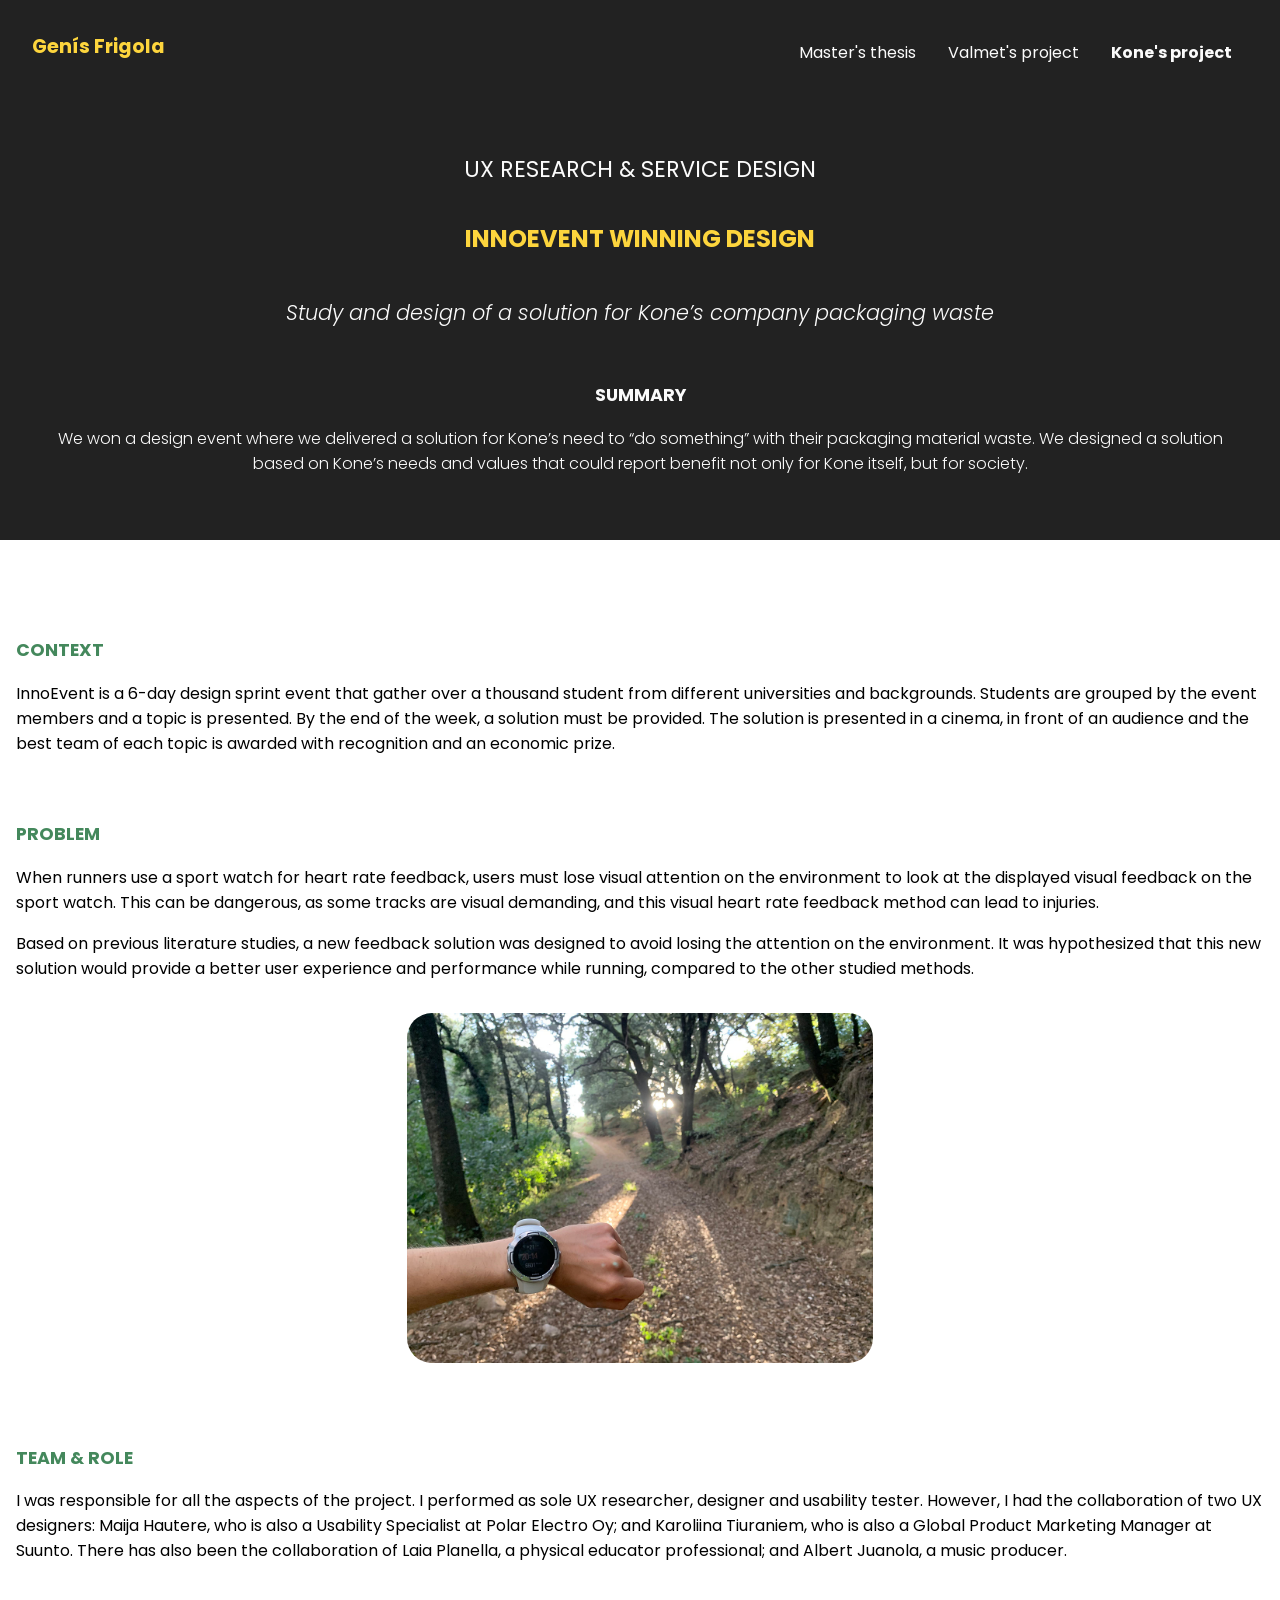
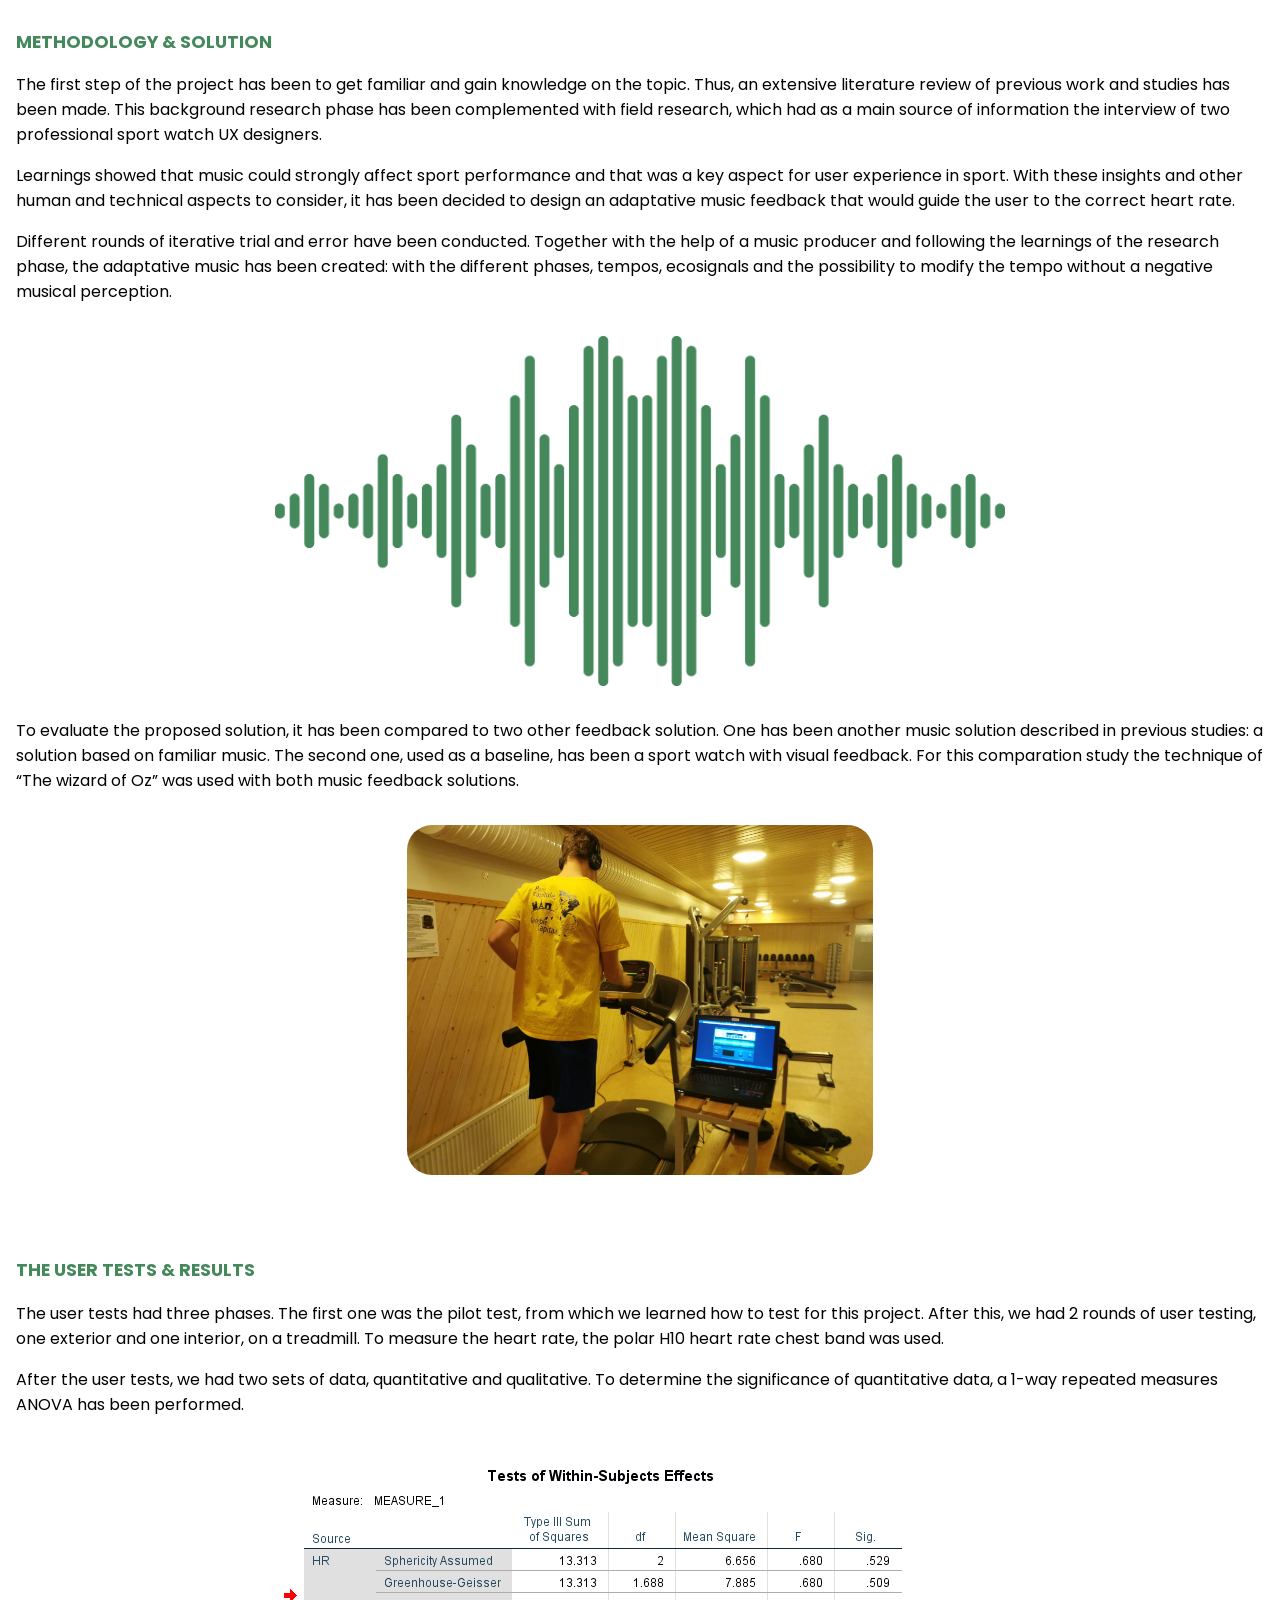
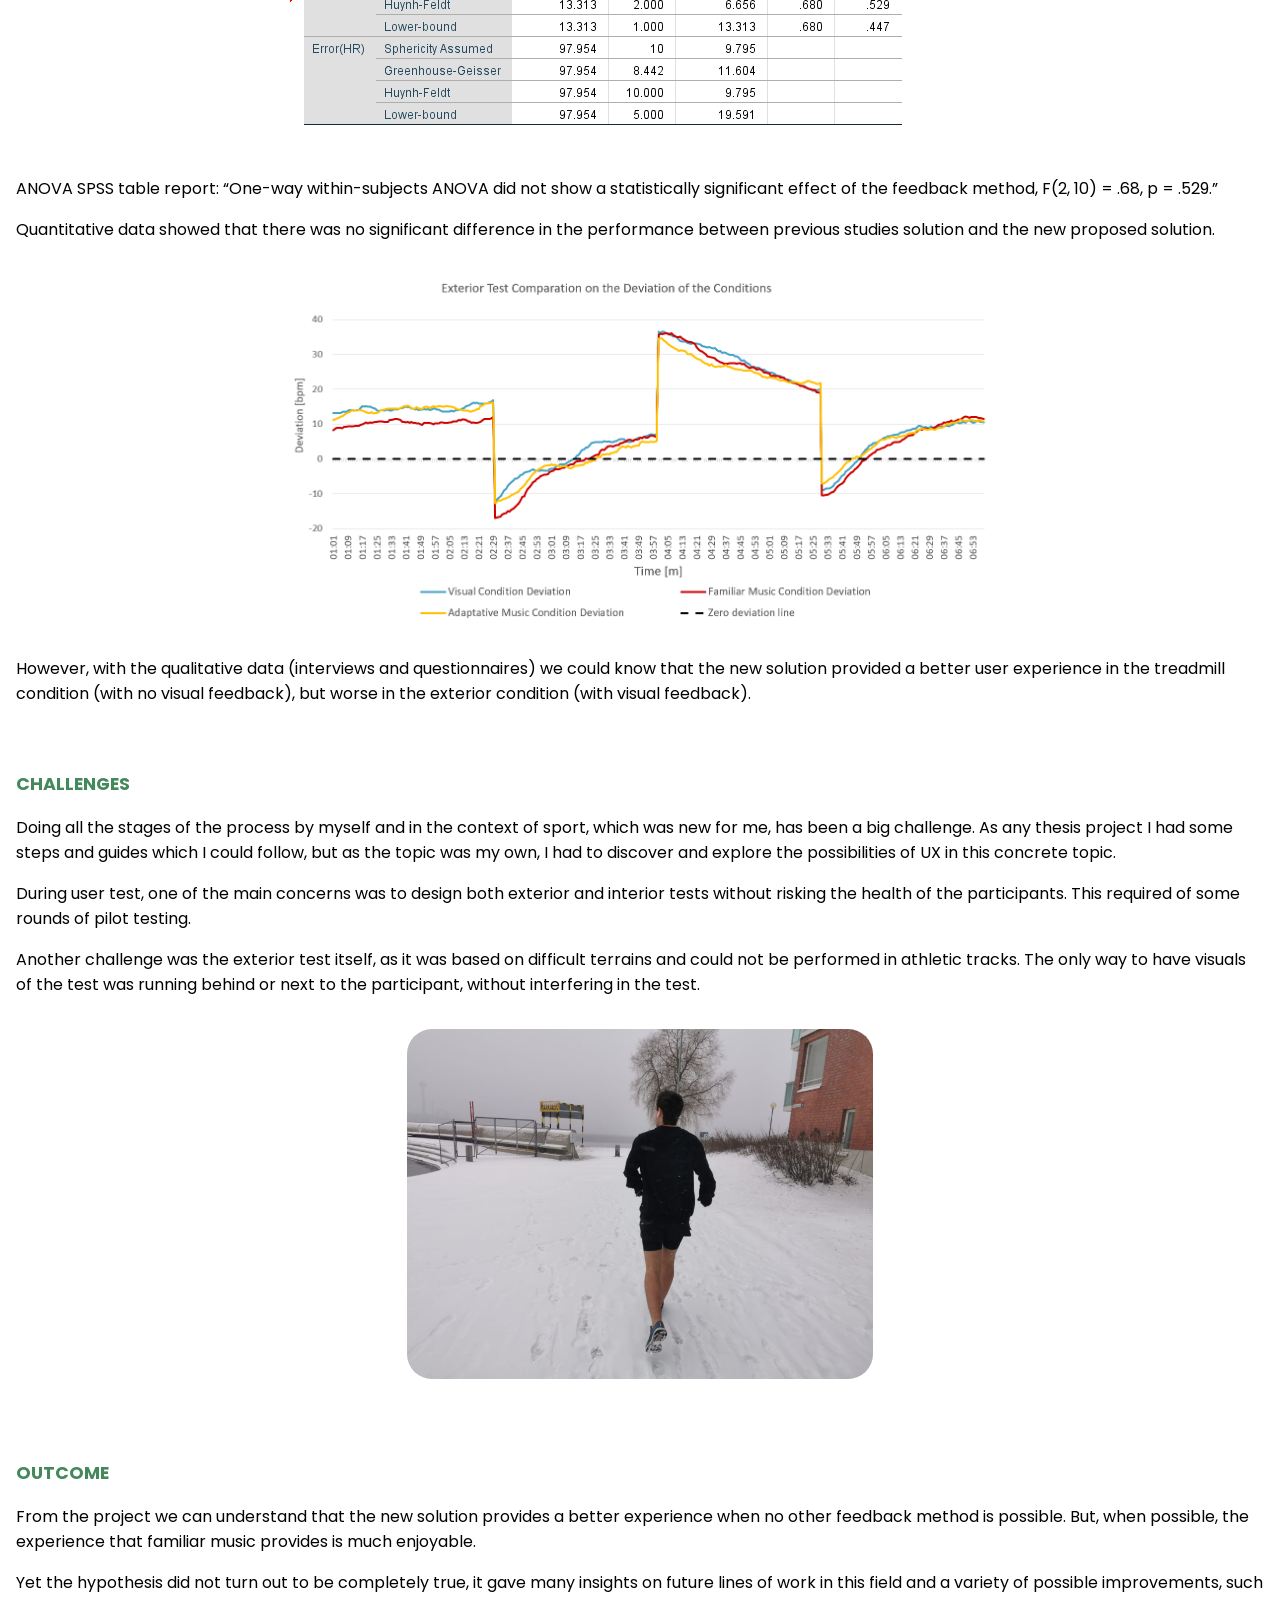
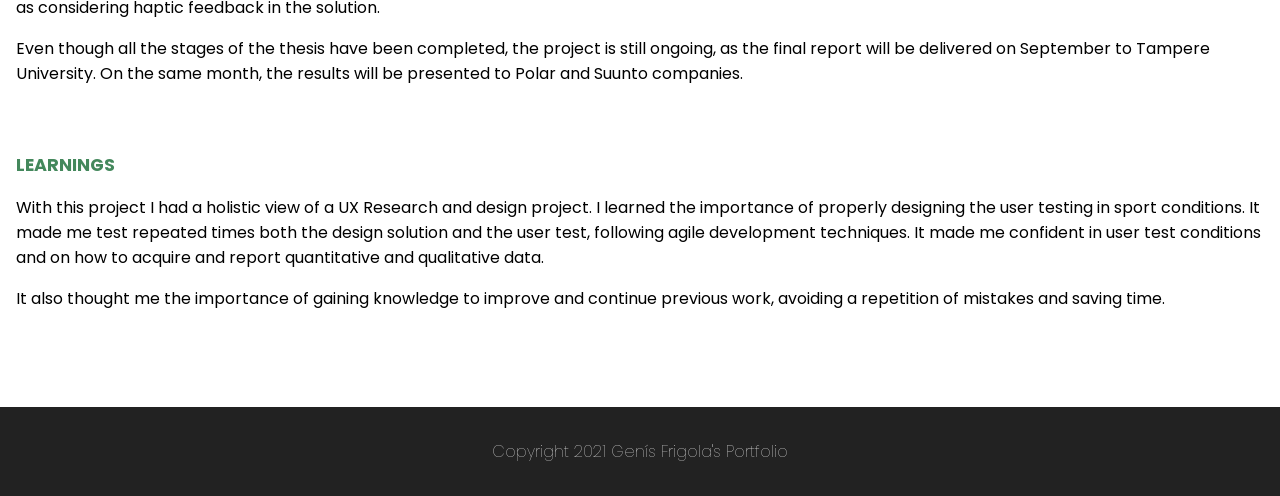
==== kone.html @ 4a6ac1a2 "valmet" ====
<!DOCTYPE html>
<html lang="en">
<head>
    <meta charset="UTF-8">
    <meta name="viewport" content="width=device-width, initial-scale=1.0">
    <title>Kone's project</title>
    <link rel="stylesheet" href="css/thesis.css">
</head>
<body>
    <header>
        <a href="./index.html" class="logo">Genís Frigola</a>
        <ul>
            <li><a href="./thesis.html">Master's thesis</a></li>
            <li><a href="./valmet.html">Valmet's project</a></li>
            <li><a href="./kone.html"><span>Kone's project</span></a></li>
        </ul>
    </header>
    
    <div class="hero">
        <h1>UX RESEARCH & SERVICE DESIGN</h1>
        <h2>INNOEVENT WINNING DESIGN</h2>
        <h3>Study and design of a solution for Kone’s company packaging waste</h3>
        <div class="section summary">
            <p class="title">SUMMARY</p>
            <p class="text">We won a design event where we delivered a solution for Kone’s need to “do something” with their packaging material waste. We designed a solution based on Kone’s needs and values that could report benefit not only for Kone itself, but for society. </p>
        </div>
    </div>

    <main>
        <div class="section context">
            <p class="title">CONTEXT</p>
            <p class="text">InnoEvent is a 6-day design sprint event that gather over a thousand student from different universities and backgrounds. Students are grouped by the event members and a topic is presented. By the end of the week, a solution must be provided. The solution is presented in a cinema, in front of an audience and the best team of each topic is awarded with recognition and an economic prize.</p>
        </div>
        <div class="section problem">
            <p class="title">PROBLEM</p>
            <p class="text">When runners use a sport watch for heart rate feedback, users must lose visual attention on the environment to look at the displayed visual feedback on the sport watch. This can be dangerous, as some tracks are visual demanding, and this visual heart rate feedback method can lead to injuries.</p>
            <p class="text">Based on previous literature studies, a new feedback solution was designed to avoid losing the attention on the environment. It was hypothesized that this new solution would provide a better user experience and performance while running, compared to the other studied methods.</p>
            <img src="img/thesis/sportwatch.jpg" alt="sport watch heart rate">
        </div>
        <div class="section team">
            <p class="title">TEAM & ROLE</p>
            <p class="text">I was responsible for all the aspects of the project.  I performed as sole UX researcher, designer and usability tester. However, I had the collaboration of two UX designers: Maija Hautere, who is also a Usability Specialist at Polar Electro Oy; and Karoliina Tiuraniem, who is also a Global Product Marketing Manager at Suunto. There has also been the collaboration of Laia Planella, a physical educator professional; and Albert Juanola, a music producer.</p>
        </div>
        <div class="section methods">
            <p class="title">METHODOLOGY & SOLUTION</p>
            <p class="text">The first step of the project has been to get familiar and gain knowledge on the topic. Thus, an extensive literature review of previous work and studies has been made. This background research phase has been complemented with field research, which had as a main source of information the interview of two professional sport watch UX designers.</p>
            <p class="text">Learnings showed that music could strongly affect sport performance and that was a key aspect for user experience in sport. With these insights and other human and technical aspects to consider, it has been decided to design an adaptative music feedback that would guide the user to the correct heart rate.</p>
            <p class="text">Different rounds of iterative trial and error have been conducted. Together with the help of a music producer and following the learnings of the research phase, the adaptative music has been created: with the different phases, tempos, ecosignals and the possibility to modify the tempo without a negative musical perception.</p>
            <img src="img/thesis/soundwave.png" alt="soundwave illustration">
            <p class="text">To evaluate the proposed solution, it has been compared to two other feedback solution. One has been another music solution described in previous studies: a solution based on familiar music. The second one, used as a baseline, has been a sport watch with visual feedback. For this comparation study the technique of “The wizard of Oz” was used with both music feedback solutions.</p>
            <img src="img/thesis/treadmill.jpg" alt="treadmill test photography">
        </div>
        <div class="section results">
            <p class="title">THE USER TESTS & RESULTS</p>
            <p class="text">The user tests had three phases. The first one was the pilot test, from which we learned how to test for this project. After this, we had 2 rounds of user testing, one exterior and one interior, on a treadmill. To measure the heart rate, the polar H10 heart rate chest band was used.</p>
            <p class="text">After the user tests, we had two sets of data, quantitative and qualitative. To determine the significance of quantitative data, a 1-way repeated measures ANOVA has been performed.</p>
            <img src="img/thesis/spss.png" alt="Anova test results">
            <p class="text">ANOVA SPSS table report: “One-way within-subjects ANOVA did not show a statistically significant effect of the feedback method, F(2, 10) = .68, p = .529.”</p>
            <p class="text">Quantitative data showed that there was no significant difference in the performance between previous studies solution and the new proposed solution.</p>
            <img src="img/thesis/deviationGraph.png" alt="Graphic of the condition deviation">
            <p class="text">However, with the qualitative data (interviews and questionnaires) we could know that the new solution provided a better user experience in the treadmill condition (with no visual feedback), but worse in the exterior condition (with visual feedback).</p>
        </div>
        <div class="section challenges">
            <p class="title">CHALLENGES</p>
            <p class="text">Doing all the stages of the process by myself and in the context of sport, which was new for me, has been a big challenge. As any thesis project I had some steps and guides which I could follow, but as the topic was my own, I had to discover and explore the possibilities of UX in this concrete topic.</p>
            <p class="text">During user test, one of the main concerns was to design both exterior and interior tests without risking the health of the participants. This required of some rounds of pilot testing.</p>
            <p class="text">Another challenge was the exterior test itself, as it was based on difficult terrains and could not be performed in athletic tracks. The only way to have visuals of the test was running behind or next to the participant, without interfering in the test.</p>
            <img src="img/thesis/exterior.jpeg" alt="photography of the exterior user test">
        </div>
        <div class="section outcome">
            <p class="title">OUTCOME</p>
            <p class="text">From the project we can understand that the new solution provides a better experience when no other feedback method is possible. But, when possible, the experience that familiar music provides is much enjoyable.</p>
            <p class="text">Yet the hypothesis did not turn out to be completely true, it gave many insights on future lines of work in this field and a variety of possible improvements, such as considering haptic feedback in the solution.</p>
            <p class="text">Even though all the stages of the thesis have been completed, the project is still ongoing, as the final report will be delivered on September to Tampere University. On the same month, the results will be presented to Polar and Suunto companies.</p>
        </div>
        <div class="section learnings">
            <p class="title">LEARNINGS</p>
            <p class="text">With this project I had a holistic view of a UX Research and design project. I learned the importance of properly designing the user testing in sport conditions. It made me test repeated times both the design solution and the user test, following agile development techniques. It made me confident in user test conditions and on how to acquire and report quantitative and qualitative data.</p>
            <p class="text">It also thought me the importance of gaining knowledge to improve and continue previous work, avoiding a repetition of mistakes and saving time.</p>
        </div>
    </main>
    <footer>
        <p class="italic">Copyright 2021 Genís Frigola's Portfolio</p>
    </footer>
</body>
</html>
---- css/thesis.css ----
@import url("https://fonts.googleapis.com/css2?family=Poppins:wght@100;300;400;700&display=swap");
.mediaLogo {
  width: 25px;
  height: auto;
}

body {
  height: 100vh;
  margin: 0;
  font-family: 'Poppins', arial;
}

main {
  max-width: 1300px;
  margin: 0 auto;
}

ul {
  list-style-type: none;
  margin: 0;
  padding: 0;
}

a {
  text-decoration: none;
}

img {
  border-radius: 25px;
  max-width: 100%;
  margin: 2em auto;
  display: block;
}

header {
  display: -webkit-box;
  display: -ms-flexbox;
  display: flex;
  -webkit-box-pack: justify;
      -ms-flex-pack: justify;
          justify-content: space-between;
  padding: 2em;
  background-color: #222222;
}

header .logo {
  color: #FDD53D;
  font-weight: bold;
  font-size: 1.2em;
}

header ul {
  display: none;
}

header ul a {
  display: block;
  padding: 0.5em 1em;
  color: #fbfbfb;
}

header ul a:hover {
  text-decoration: underline;
}

header ul a span {
  font-weight: bold;
}

.hero {
  background-color: #222222;
  color: #fbfbfb;
  display: -ms-grid;
  display: grid;
  text-align: center;
  padding: 2em;
  margin-bottom: 2em;
}

.hero h1 {
  font-weight: normal;
  font-size: 1.4em;
}

.hero h2 {
  color: #FDD53D;
  font-size: 1.5em;
}

.hero h3 {
  font-weight: 300;
  font-style: italic;
  font-size: 1.3em;
}

.hero .title {
  color: #fbfbfb;
}

.hero .text {
  font-weight: 300;
}

.section {
  padding: 1em;
}

.title {
  font-weight: bold;
  font-size: 1.1em;
  color: #44885C;
}

footer {
  background-color: #222222;
  margin-top: 2em;
}

footer p {
  color: white;
  text-align: center;
  font-weight: 100;
  padding: 2em;
  margin-top: 0;
}

@media only screen and (min-width: 800px) {
  header ul {
    display: -webkit-box;
    display: -ms-flexbox;
    display: flex;
  }
  img {
    border-radius: 25px;
    max-width: 750px;
    max-height: 350px;
    margin: 2em auto;
  }
  .hero {
    margin-bottom: 4em;
  }
  footer {
    margin-top: 4em;
  }
}
/*# sourceMappingURL=thesis.css.map */
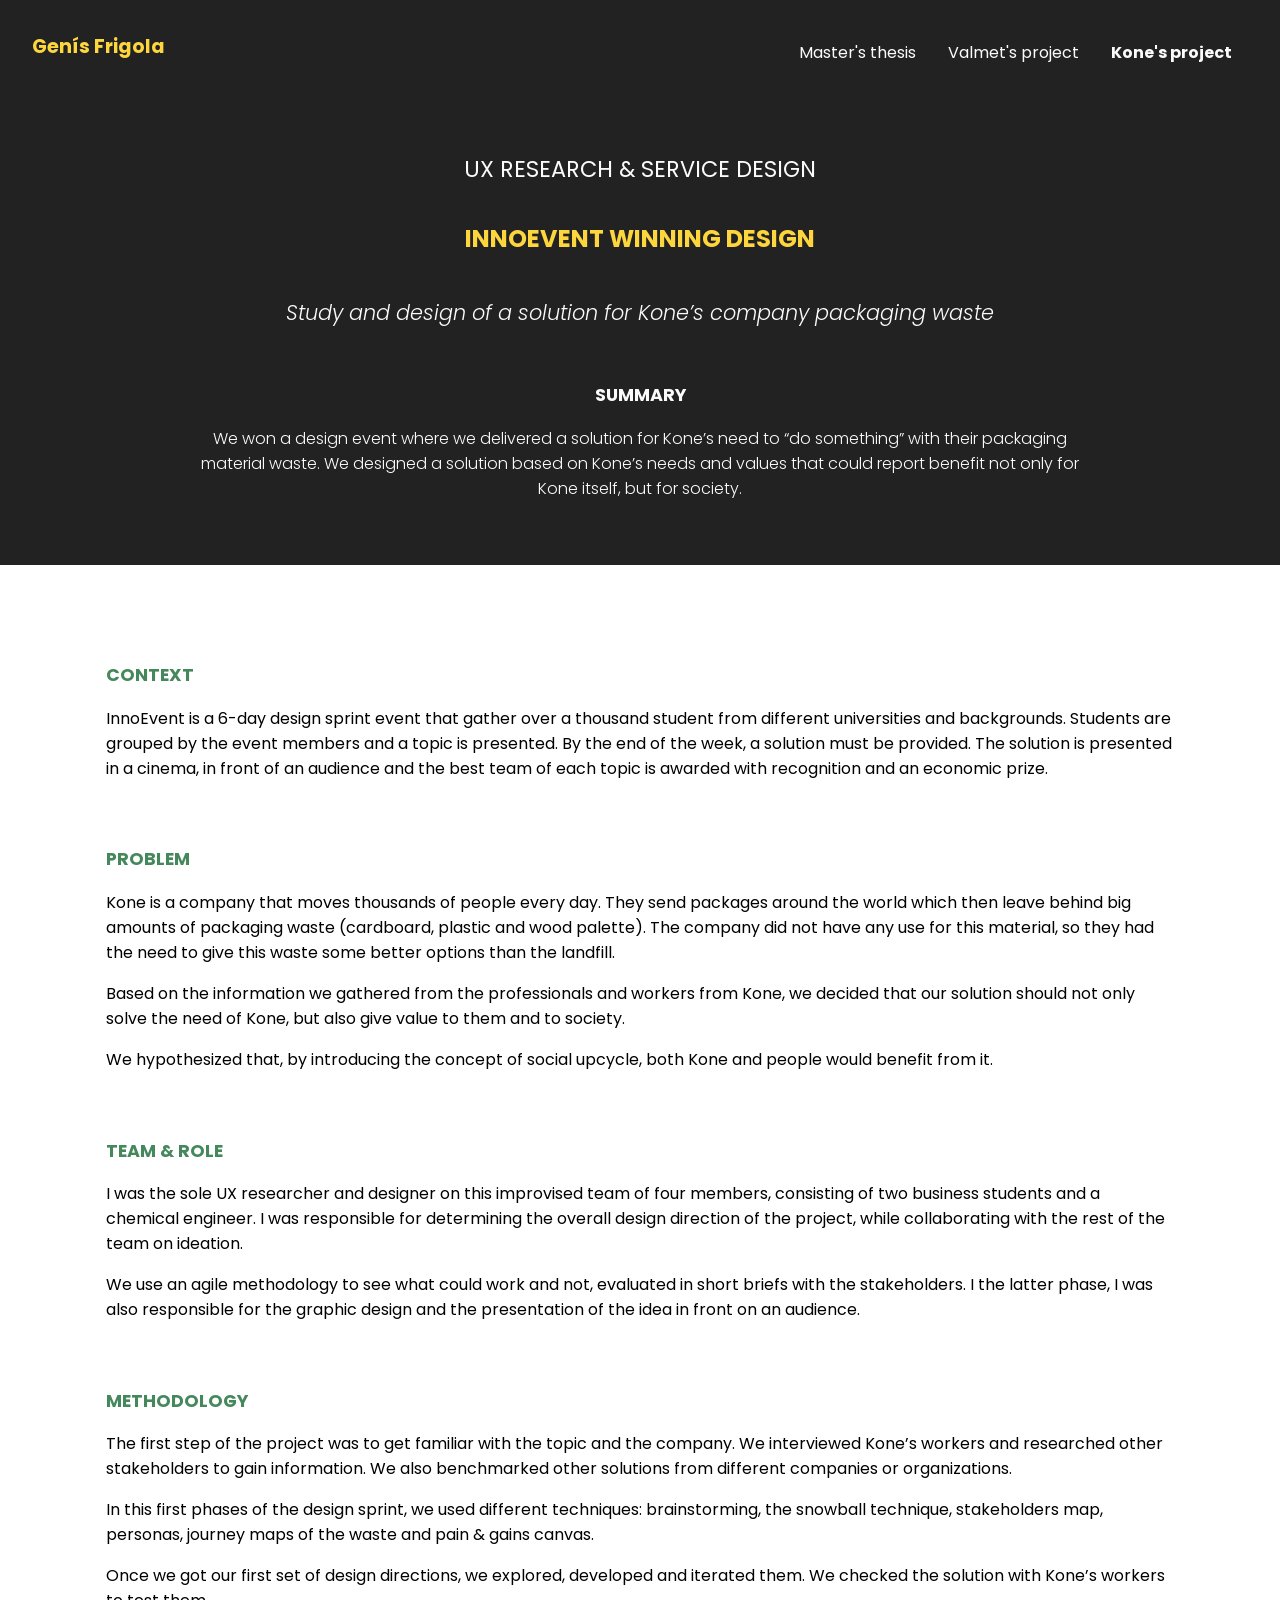
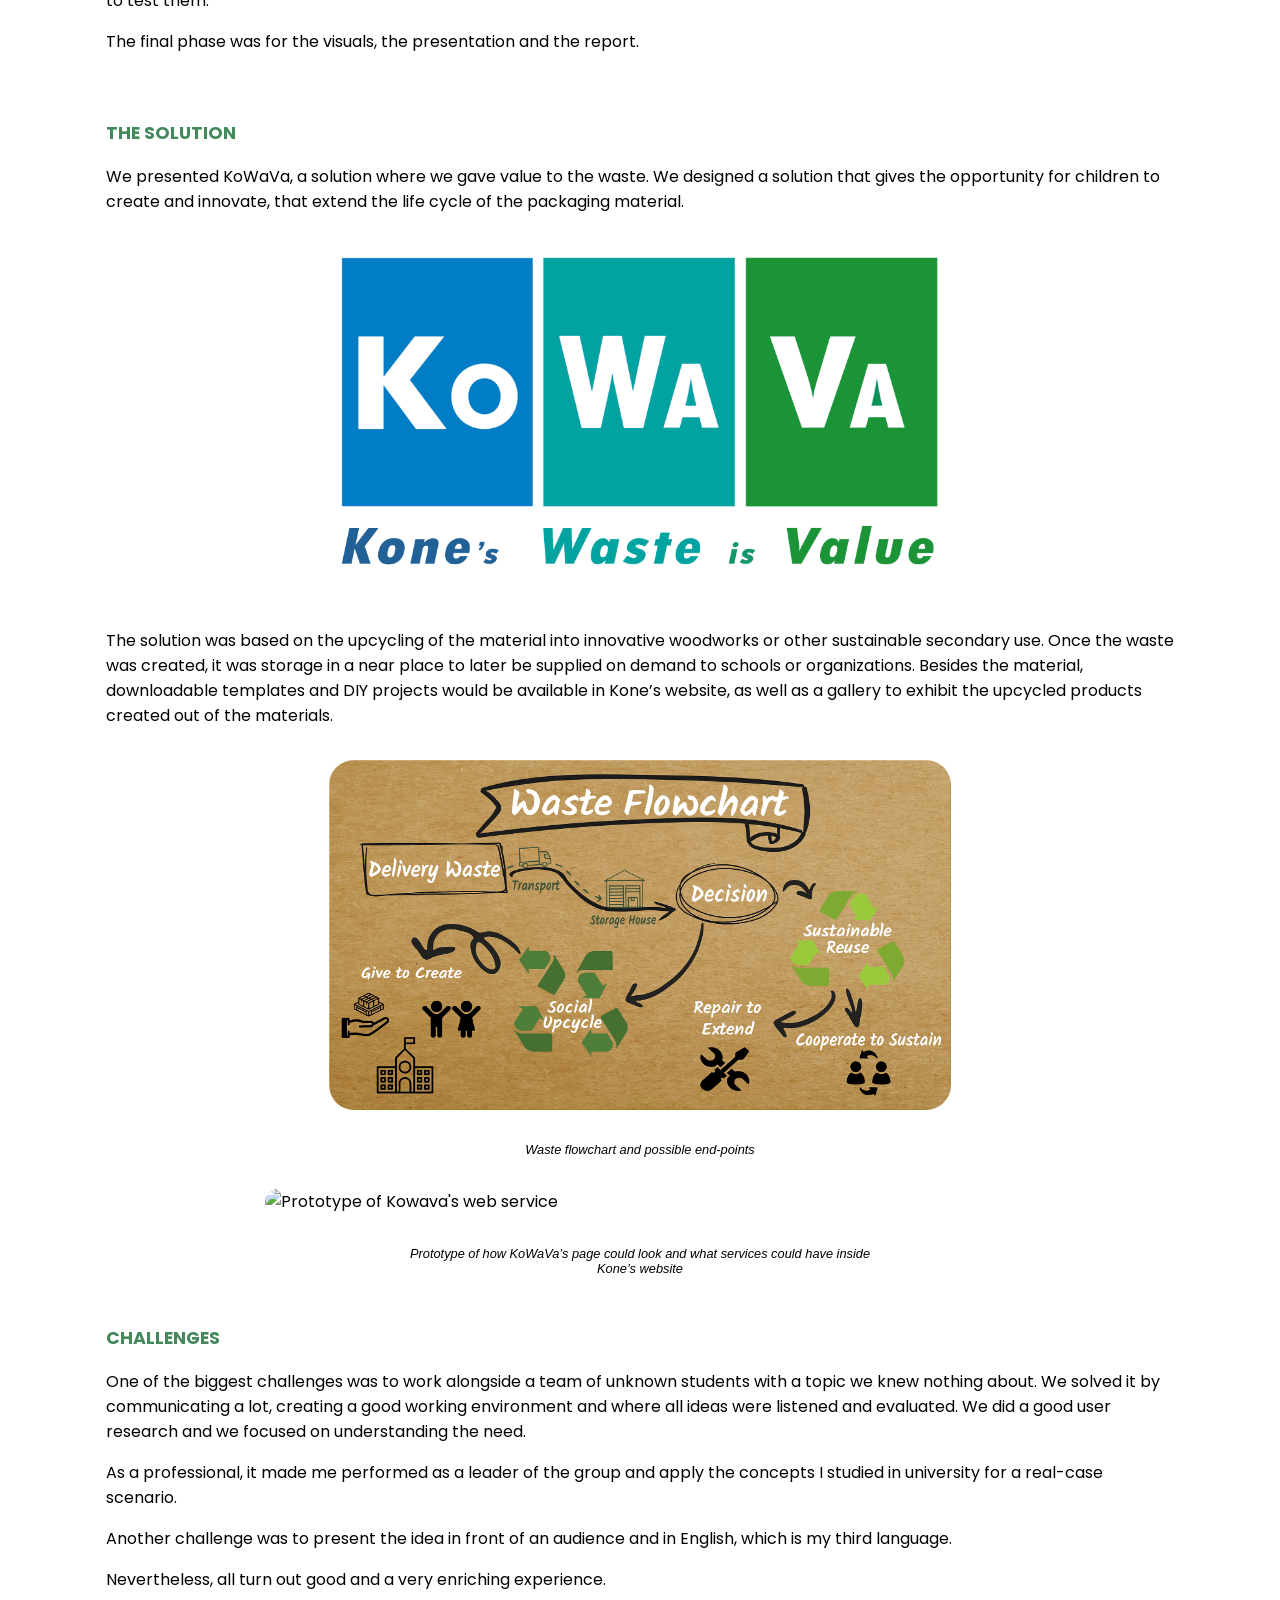
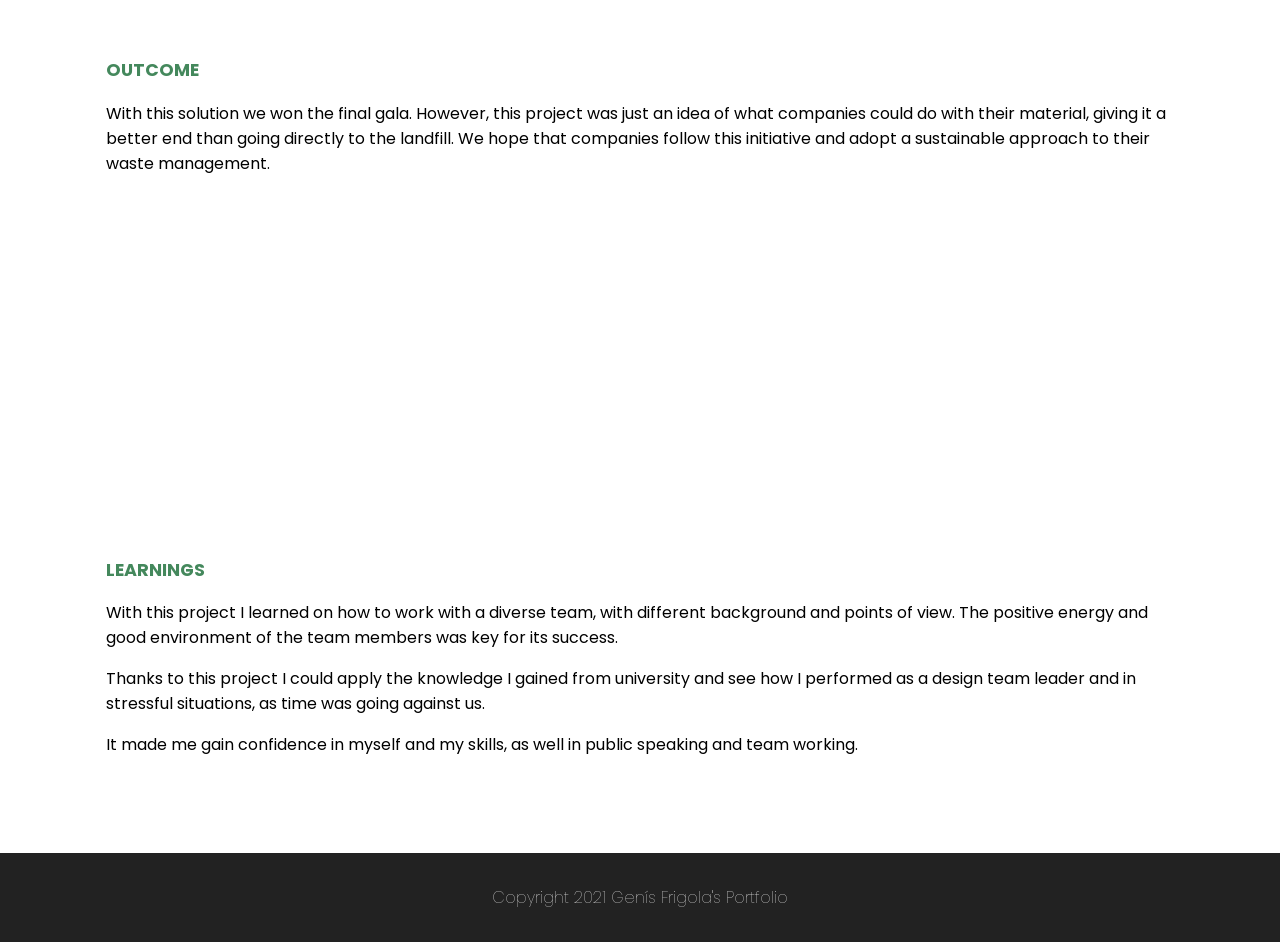
==== commit 9388a145: "kone page" ====
--- a/kone.html
+++ b/kone.html
@@ -33,50 +33,49 @@
         </div>
         <div class="section problem">
             <p class="title">PROBLEM</p>
-            <p class="text">When runners use a sport watch for heart rate feedback, users must lose visual attention on the environment to look at the displayed visual feedback on the sport watch. This can be dangerous, as some tracks are visual demanding, and this visual heart rate feedback method can lead to injuries.</p>
-            <p class="text">Based on previous literature studies, a new feedback solution was designed to avoid losing the attention on the environment. It was hypothesized that this new solution would provide a better user experience and performance while running, compared to the other studied methods.</p>
-            <img src="img/thesis/sportwatch.jpg" alt="sport watch heart rate">
+            <p class="text">Kone is a company that moves thousands of people every day. They send packages around the world which then leave behind big amounts of packaging waste (cardboard, plastic and wood palette). The company did not have any use for this material, so they had the need to give this waste some better options than the landfill.</p>
+            <p class="text">Based on the information we gathered from the professionals and workers from Kone, we decided that our solution should not only solve the need of Kone, but also give value to them and to society.</p>
+            <p class="text">We hypothesized that, by introducing the concept of social upcycle, both Kone and people would benefit from it.</p>
         </div>
         <div class="section team">
             <p class="title">TEAM & ROLE</p>
-            <p class="text">I was responsible for all the aspects of the project.  I performed as sole UX researcher, designer and usability tester. However, I had the collaboration of two UX designers: Maija Hautere, who is also a Usability Specialist at Polar Electro Oy; and Karoliina Tiuraniem, who is also a Global Product Marketing Manager at Suunto. There has also been the collaboration of Laia Planella, a physical educator professional; and Albert Juanola, a music producer.</p>
+            <p class="text">I was the sole UX researcher and designer on this improvised team of four members, consisting of two business students and a chemical engineer. I was responsible for determining the overall design direction of the project, while collaborating with the rest of the team on ideation.</p>
+            <p class="text">We use an agile methodology to see what could work and not, evaluated in short briefs with the stakeholders. I the latter phase, I was also responsible for the graphic design and the presentation of the idea in front on an audience.</p>
         </div>
         <div class="section methods">
-            <p class="title">METHODOLOGY & SOLUTION</p>
-            <p class="text">The first step of the project has been to get familiar and gain knowledge on the topic. Thus, an extensive literature review of previous work and studies has been made. This background research phase has been complemented with field research, which had as a main source of information the interview of two professional sport watch UX designers.</p>
-            <p class="text">Learnings showed that music could strongly affect sport performance and that was a key aspect for user experience in sport. With these insights and other human and technical aspects to consider, it has been decided to design an adaptative music feedback that would guide the user to the correct heart rate.</p>
-            <p class="text">Different rounds of iterative trial and error have been conducted. Together with the help of a music producer and following the learnings of the research phase, the adaptative music has been created: with the different phases, tempos, ecosignals and the possibility to modify the tempo without a negative musical perception.</p>
-            <img src="img/thesis/soundwave.png" alt="soundwave illustration">
-            <p class="text">To evaluate the proposed solution, it has been compared to two other feedback solution. One has been another music solution described in previous studies: a solution based on familiar music. The second one, used as a baseline, has been a sport watch with visual feedback. For this comparation study the technique of “The wizard of Oz” was used with both music feedback solutions.</p>
-            <img src="img/thesis/treadmill.jpg" alt="treadmill test photography">
+            <p class="title">METHODOLOGY</p>
+            <p class="text">The first step of the project was to get familiar with the topic and the company. We interviewed Kone’s workers and researched other stakeholders to gain information. We also benchmarked other solutions from different companies or organizations.</p>
+            <p class="text">In this first phases of the design sprint, we used different techniques: brainstorming, the snowball technique, stakeholders map, personas, journey maps of the waste and pain & gains canvas.</p>
+            <p class="text">Once we got our first set of design directions, we explored, developed and iterated them. We checked the solution with Kone’s workers to test them.</p>
+            <p class="text">The final phase was for the visuals, the presentation and the report.</p>
         </div>
         <div class="section results">
-            <p class="title">THE USER TESTS & RESULTS</p>
-            <p class="text">The user tests had three phases. The first one was the pilot test, from which we learned how to test for this project. After this, we had 2 rounds of user testing, one exterior and one interior, on a treadmill. To measure the heart rate, the polar H10 heart rate chest band was used.</p>
-            <p class="text">After the user tests, we had two sets of data, quantitative and qualitative. To determine the significance of quantitative data, a 1-way repeated measures ANOVA has been performed.</p>
-            <img src="img/thesis/spss.png" alt="Anova test results">
-            <p class="text">ANOVA SPSS table report: “One-way within-subjects ANOVA did not show a statistically significant effect of the feedback method, F(2, 10) = .68, p = .529.”</p>
-            <p class="text">Quantitative data showed that there was no significant difference in the performance between previous studies solution and the new proposed solution.</p>
-            <img src="img/thesis/deviationGraph.png" alt="Graphic of the condition deviation">
-            <p class="text">However, with the qualitative data (interviews and questionnaires) we could know that the new solution provided a better user experience in the treadmill condition (with no visual feedback), but worse in the exterior condition (with visual feedback).</p>
+            <p class="title">THE SOLUTION</p>
+            <p class="text">We presented KoWaVa, a solution where we gave value to the waste. We designed a solution that gives the opportunity for children to create and innovate, that extend the life cycle of the packaging material.</p>
+            <img src="img/kone/kowava.png" alt="Kowava name design">
+            <p class="text">The solution was based on the upcycling of the material into innovative woodworks or other sustainable secondary use. Once the waste was created, it was storage in a near place to later be supplied on demand to schools or organizations. Besides the material, downloadable templates and DIY projects would be available in Kone’s website, as well as a gallery to exhibit the upcycled products created out of the materials.</p>
+            <img src="img/kone/flowchart1080.png" alt="Waste flowchart">
+            <p class="quote">Waste flowchart and possible end-points</p>
+            <img src="img/kone/web.png" alt="Prototype of Kowava's web service">
+            <p class="quote">Prototype of how KoWaVa’s page could look and what services could have inside Kone’s website</p>    
         </div>
         <div class="section challenges">
             <p class="title">CHALLENGES</p>
-            <p class="text">Doing all the stages of the process by myself and in the context of sport, which was new for me, has been a big challenge. As any thesis project I had some steps and guides which I could follow, but as the topic was my own, I had to discover and explore the possibilities of UX in this concrete topic.</p>
-            <p class="text">During user test, one of the main concerns was to design both exterior and interior tests without risking the health of the participants. This required of some rounds of pilot testing.</p>
-            <p class="text">Another challenge was the exterior test itself, as it was based on difficult terrains and could not be performed in athletic tracks. The only way to have visuals of the test was running behind or next to the participant, without interfering in the test.</p>
-            <img src="img/thesis/exterior.jpeg" alt="photography of the exterior user test">
+            <p class="text">One of the biggest challenges was to work alongside a team of unknown students with a topic we knew nothing about. We solved it by communicating a lot, creating a good working environment and where all ideas were listened and evaluated. We did a good user research and we focused on understanding the need.</p>
+            <p class="text">As a professional, it made me performed as a leader of the group and apply the concepts I studied in university for a real-case scenario.</p>
+            <p class="text">Another challenge was to present the idea in front of an audience and in English, which is my third language.</p>
+            <p class="text">Nevertheless, all turn out good and a very enriching experience.</p>
         </div>
         <div class="section outcome">
             <p class="title">OUTCOME</p>
-            <p class="text">From the project we can understand that the new solution provides a better experience when no other feedback method is possible. But, when possible, the experience that familiar music provides is much enjoyable.</p>
-            <p class="text">Yet the hypothesis did not turn out to be completely true, it gave many insights on future lines of work in this field and a variety of possible improvements, such as considering haptic feedback in the solution.</p>
-            <p class="text">Even though all the stages of the thesis have been completed, the project is still ongoing, as the final report will be delivered on September to Tampere University. On the same month, the results will be presented to Polar and Suunto companies.</p>
+            <p class="text">With this solution we won the final gala. However, this project was just an idea of what companies could do with their material, giving it a better end than going directly to the landfill. We hope that companies follow this initiative and adopt a sustainable approach to their waste management.</p>
+            <iframe width="560" height="315" src="https://www.youtube.com/embed/nbEIOcrt0d4" title="YouTube video player" frameborder="0" allow="accelerometer; autoplay; clipboard-write; encrypted-media; gyroscope; picture-in-picture" allowfullscreen></iframe>
         </div>
         <div class="section learnings">
             <p class="title">LEARNINGS</p>
-            <p class="text">With this project I had a holistic view of a UX Research and design project. I learned the importance of properly designing the user testing in sport conditions. It made me test repeated times both the design solution and the user test, following agile development techniques. It made me confident in user test conditions and on how to acquire and report quantitative and qualitative data.</p>
-            <p class="text">It also thought me the importance of gaining knowledge to improve and continue previous work, avoiding a repetition of mistakes and saving time.</p>
+            <p class="text">With this project I learned on how to work with a diverse team, with different background and points of view. The positive energy and good environment of the team members was key for its success.</p>
+            <p class="text">Thanks to this project I could apply the knowledge I gained from university and see how I performed as a design team leader and in stressful situations, as time was going against us.</p>
+            <p class="text">It made me gain confidence in myself and my skills, as well in public speaking and team working.</p>
         </div>
     </main>
     <footer>
--- a/css/thesis.css
+++ b/css/thesis.css
@@ -11,7 +11,7 @@
 }
 
 main {
-  max-width: 1300px;
+  max-width: 1100px;
   margin: 0 auto;
 }
 
@@ -99,6 +99,8 @@
 
 .hero .text {
   font-weight: 300;
+  max-width: 900px;
+  margin: 1em auto;
 }
 
 .section {
@@ -124,6 +126,24 @@
   margin-top: 0;
 }
 
+.quote {
+  margin: 0 auto;
+  font-size: 0.8em;
+  text-align: center;
+  font-style: italic;
+  max-width: 500px;
+}
+
+iframe {
+  margin: 0 auto;
+  border-radius: 25px;
+  -ms-flex-item-align: center;
+      align-self: center;
+  display: -webkit-box;
+  display: -ms-flexbox;
+  display: flex;
+}
+
 @media only screen and (min-width: 800px) {
   header ul {
     display: -webkit-box;
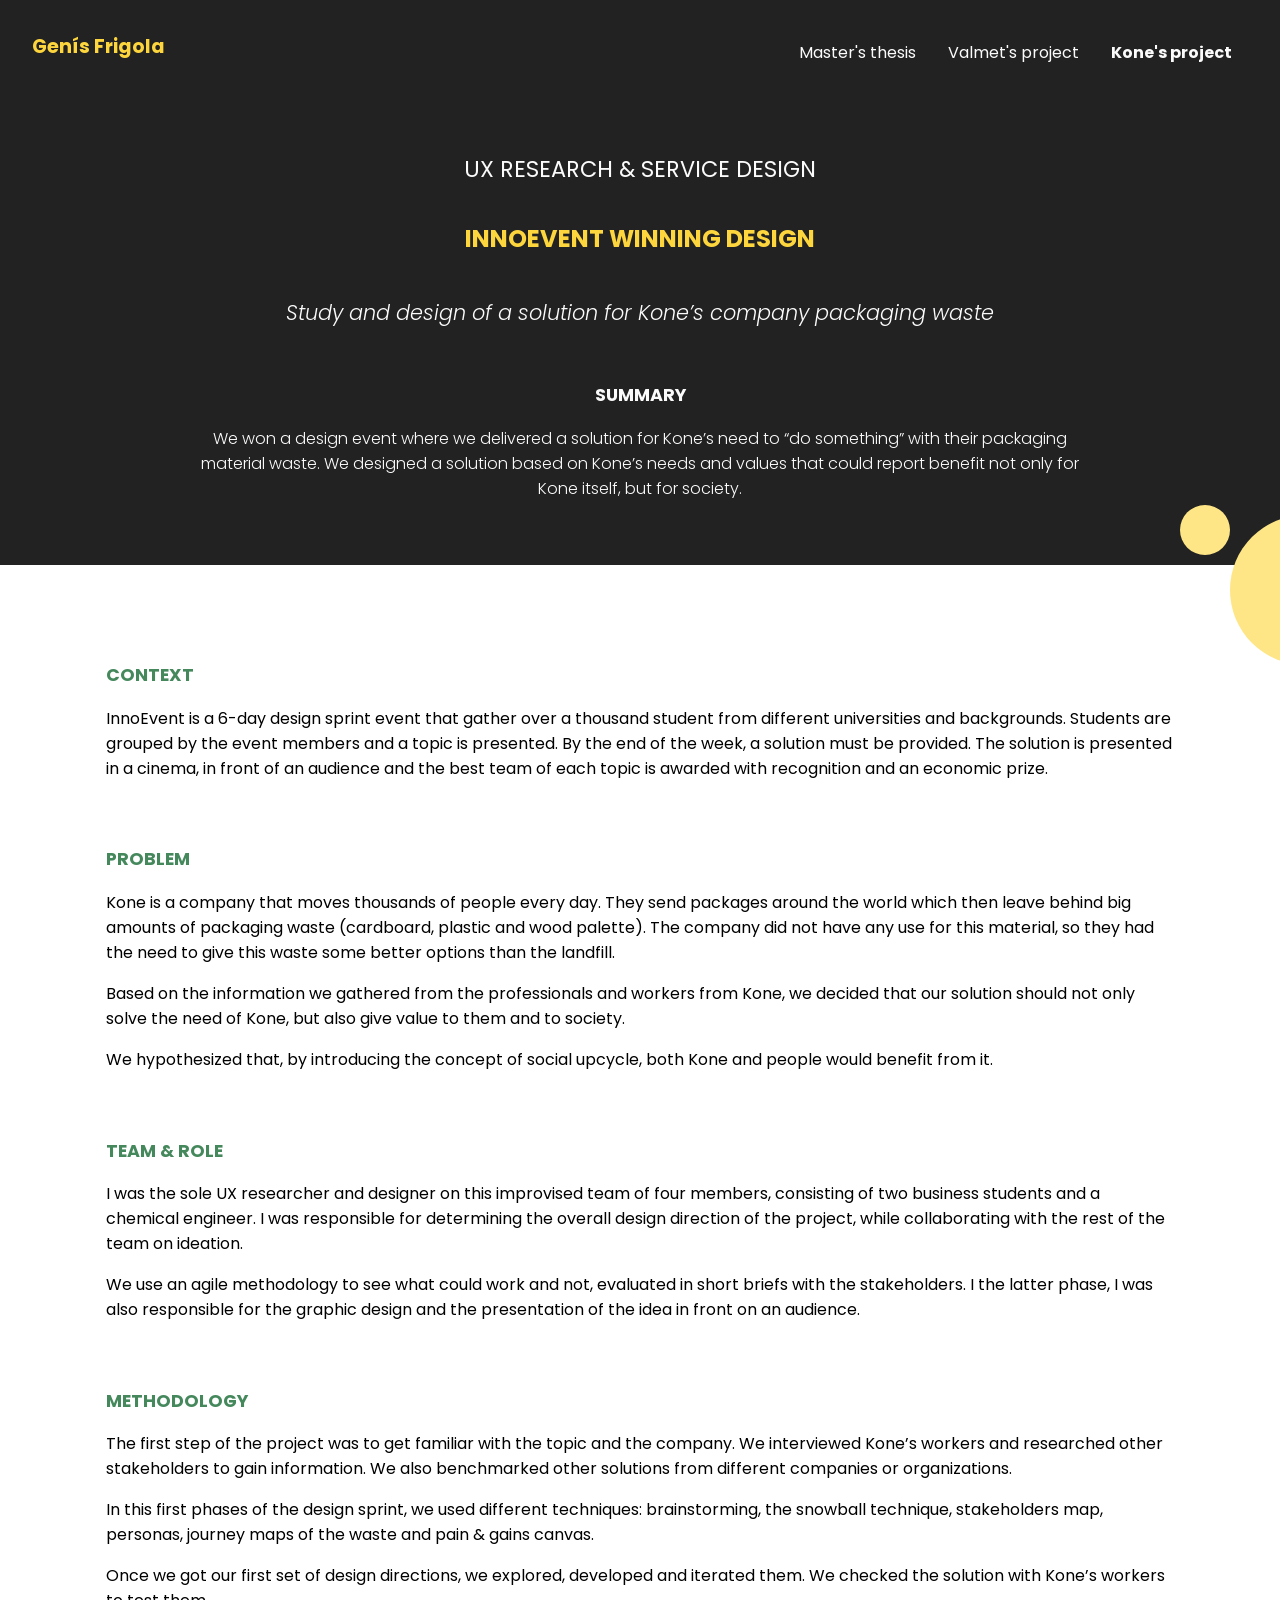
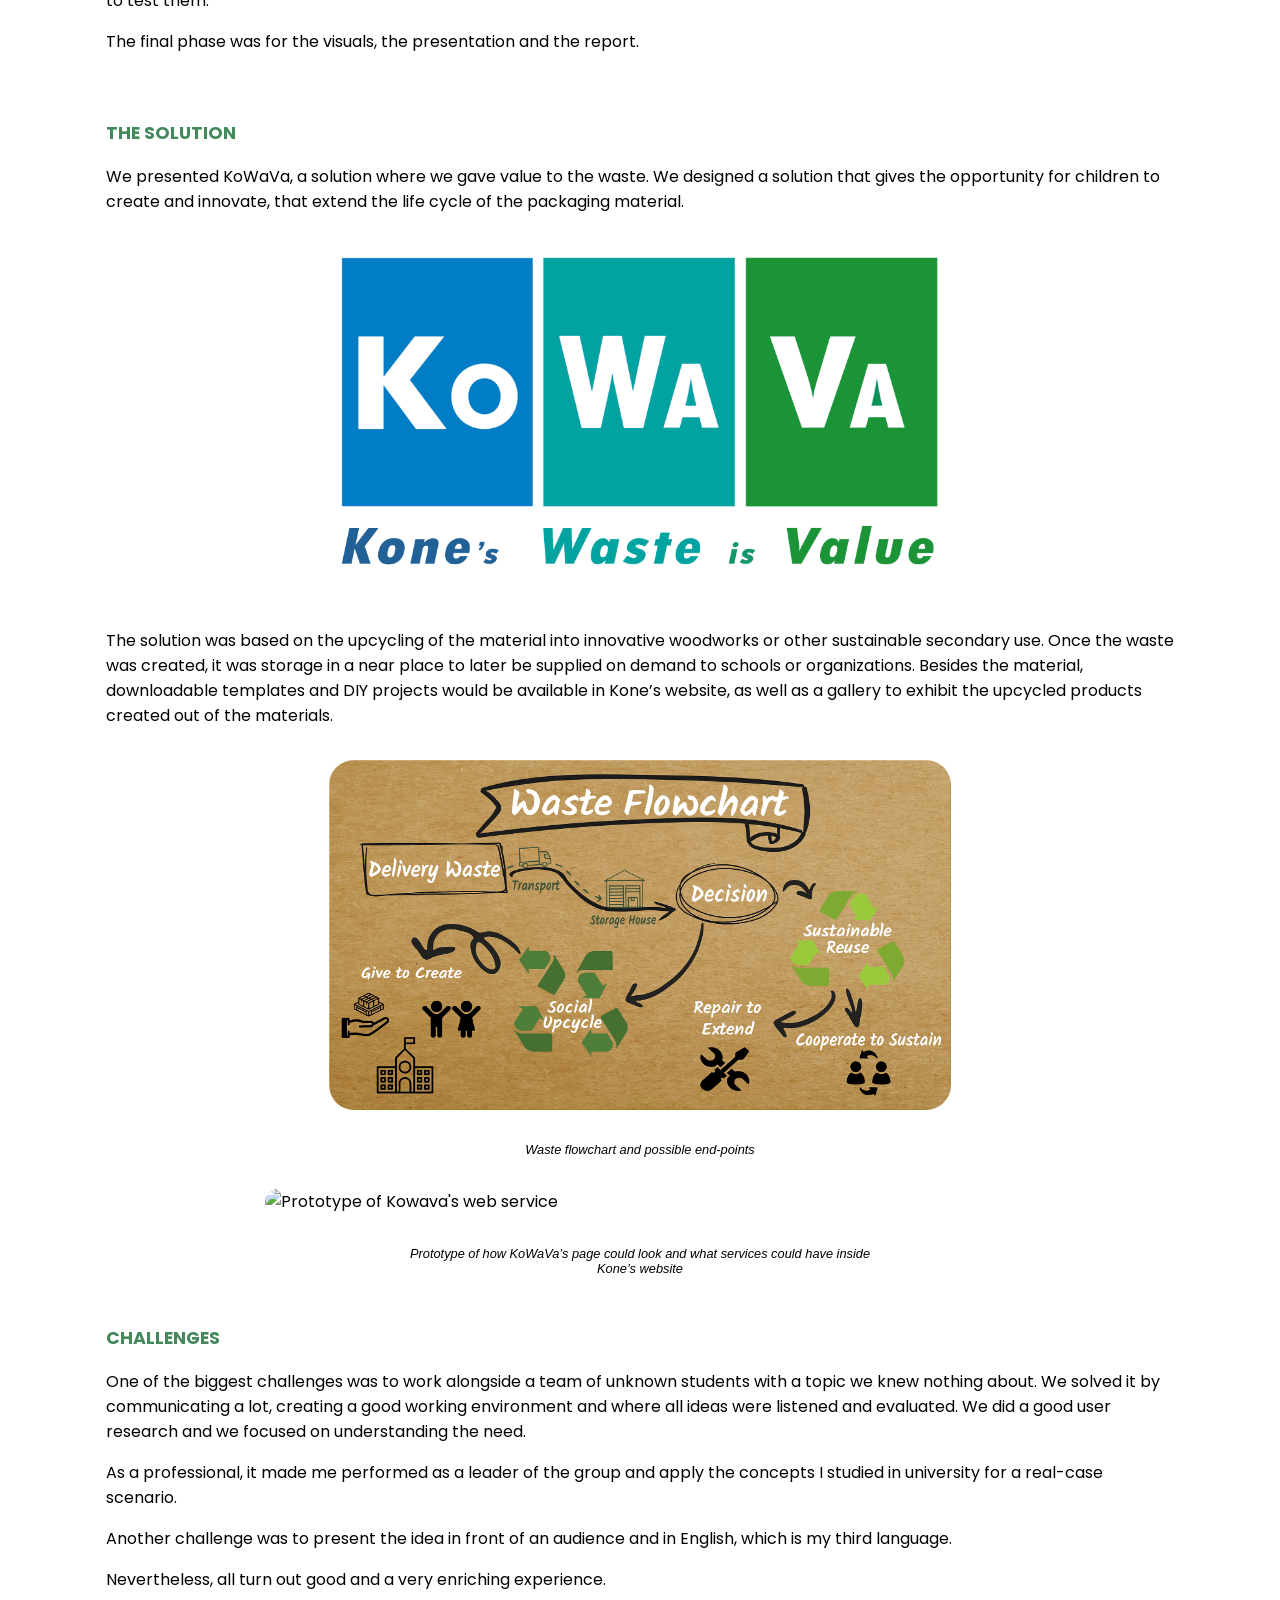
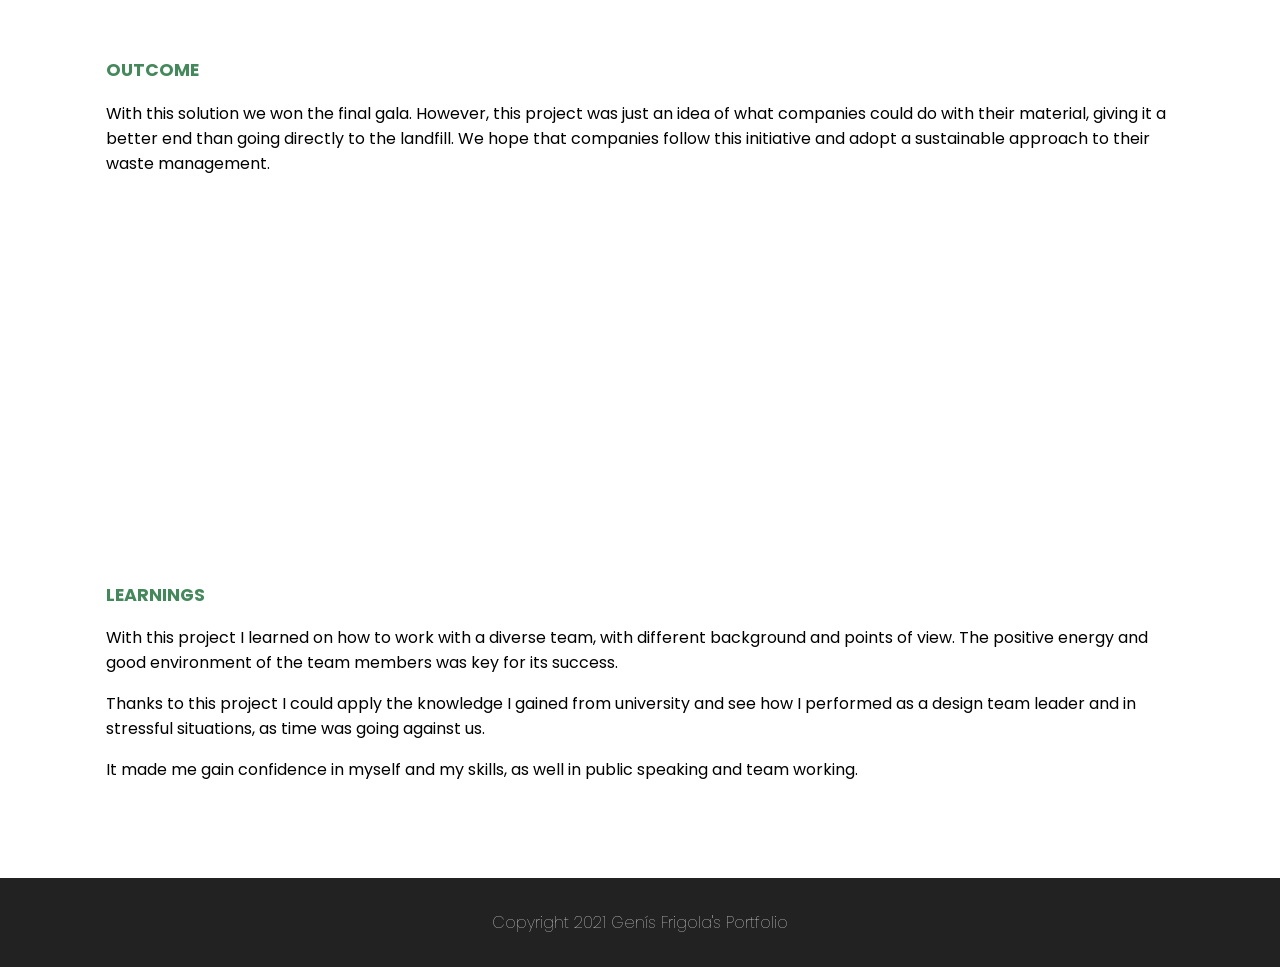
==== commit 03f609e8: "media queries" ====
--- a/kone.html
+++ b/kone.html
@@ -69,7 +69,7 @@
         <div class="section outcome">
             <p class="title">OUTCOME</p>
             <p class="text">With this solution we won the final gala. However, this project was just an idea of what companies could do with their material, giving it a better end than going directly to the landfill. We hope that companies follow this initiative and adopt a sustainable approach to their waste management.</p>
-            <iframe width="560" height="315" src="https://www.youtube.com/embed/nbEIOcrt0d4" title="YouTube video player" frameborder="0" allow="accelerometer; autoplay; clipboard-write; encrypted-media; gyroscope; picture-in-picture" allowfullscreen></iframe>
+            <iframe src="https://www.youtube.com/embed/nbEIOcrt0d4" title="YouTube video player" frameborder="0" allow="accelerometer; autoplay; clipboard-write; encrypted-media; gyroscope; picture-in-picture" allowfullscreen></iframe>
         </div>
         <div class="section learnings">
             <p class="title">LEARNINGS</p>
--- a/css/thesis.css
+++ b/css/thesis.css
@@ -135,6 +135,8 @@
 }
 
 iframe {
+  width: 100%;
+  height: 40vw;
   margin: 0 auto;
   border-radius: 25px;
   -ms-flex-item-align: center;
@@ -144,6 +146,18 @@
   display: flex;
 }
 
+.hero {
+  position: relative;
+}
+
+ol li {
+  margin: 1em 0;
+}
+
+.semititle {
+  text-decoration: underline;
+}
+
 @media only screen and (min-width: 800px) {
   header ul {
     display: -webkit-box;
@@ -162,5 +176,31 @@
   footer {
     margin-top: 4em;
   }
+  iframe {
+    width: 600px;
+    height: 340px;
+  }
+  .hero::before {
+    content: "";
+    position: absolute;
+    width: 150px;
+    height: 150px;
+    border-radius: 50%;
+    background: #FEE686;
+    bottom: -100px;
+    right: -100px;
+    z-index: 0;
+  }
+  .hero::after {
+    content: "";
+    position: absolute;
+    width: 50px;
+    height: 50px;
+    border-radius: 50%;
+    background: #FEE686;
+    bottom: 10px;
+    right: 50px;
+    z-index: 0;
+  }
 }
 /*# sourceMappingURL=thesis.css.map */
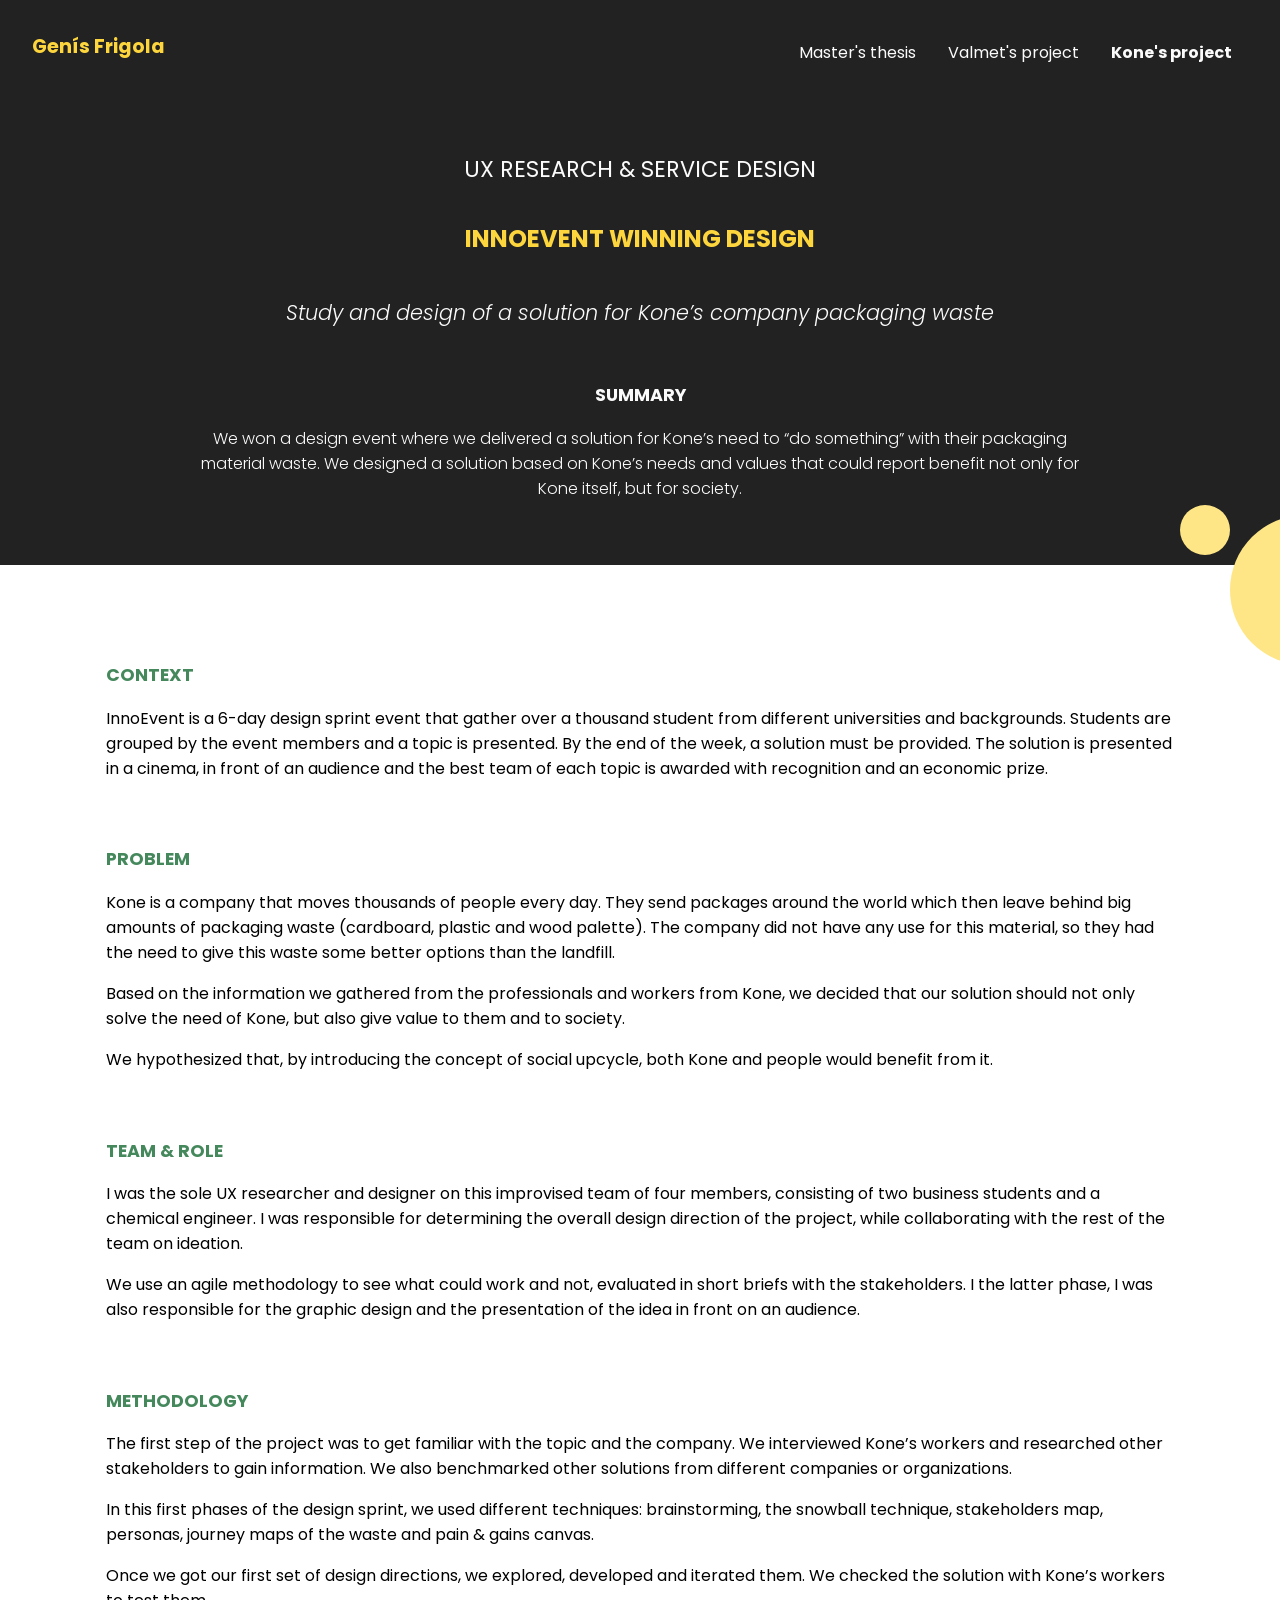
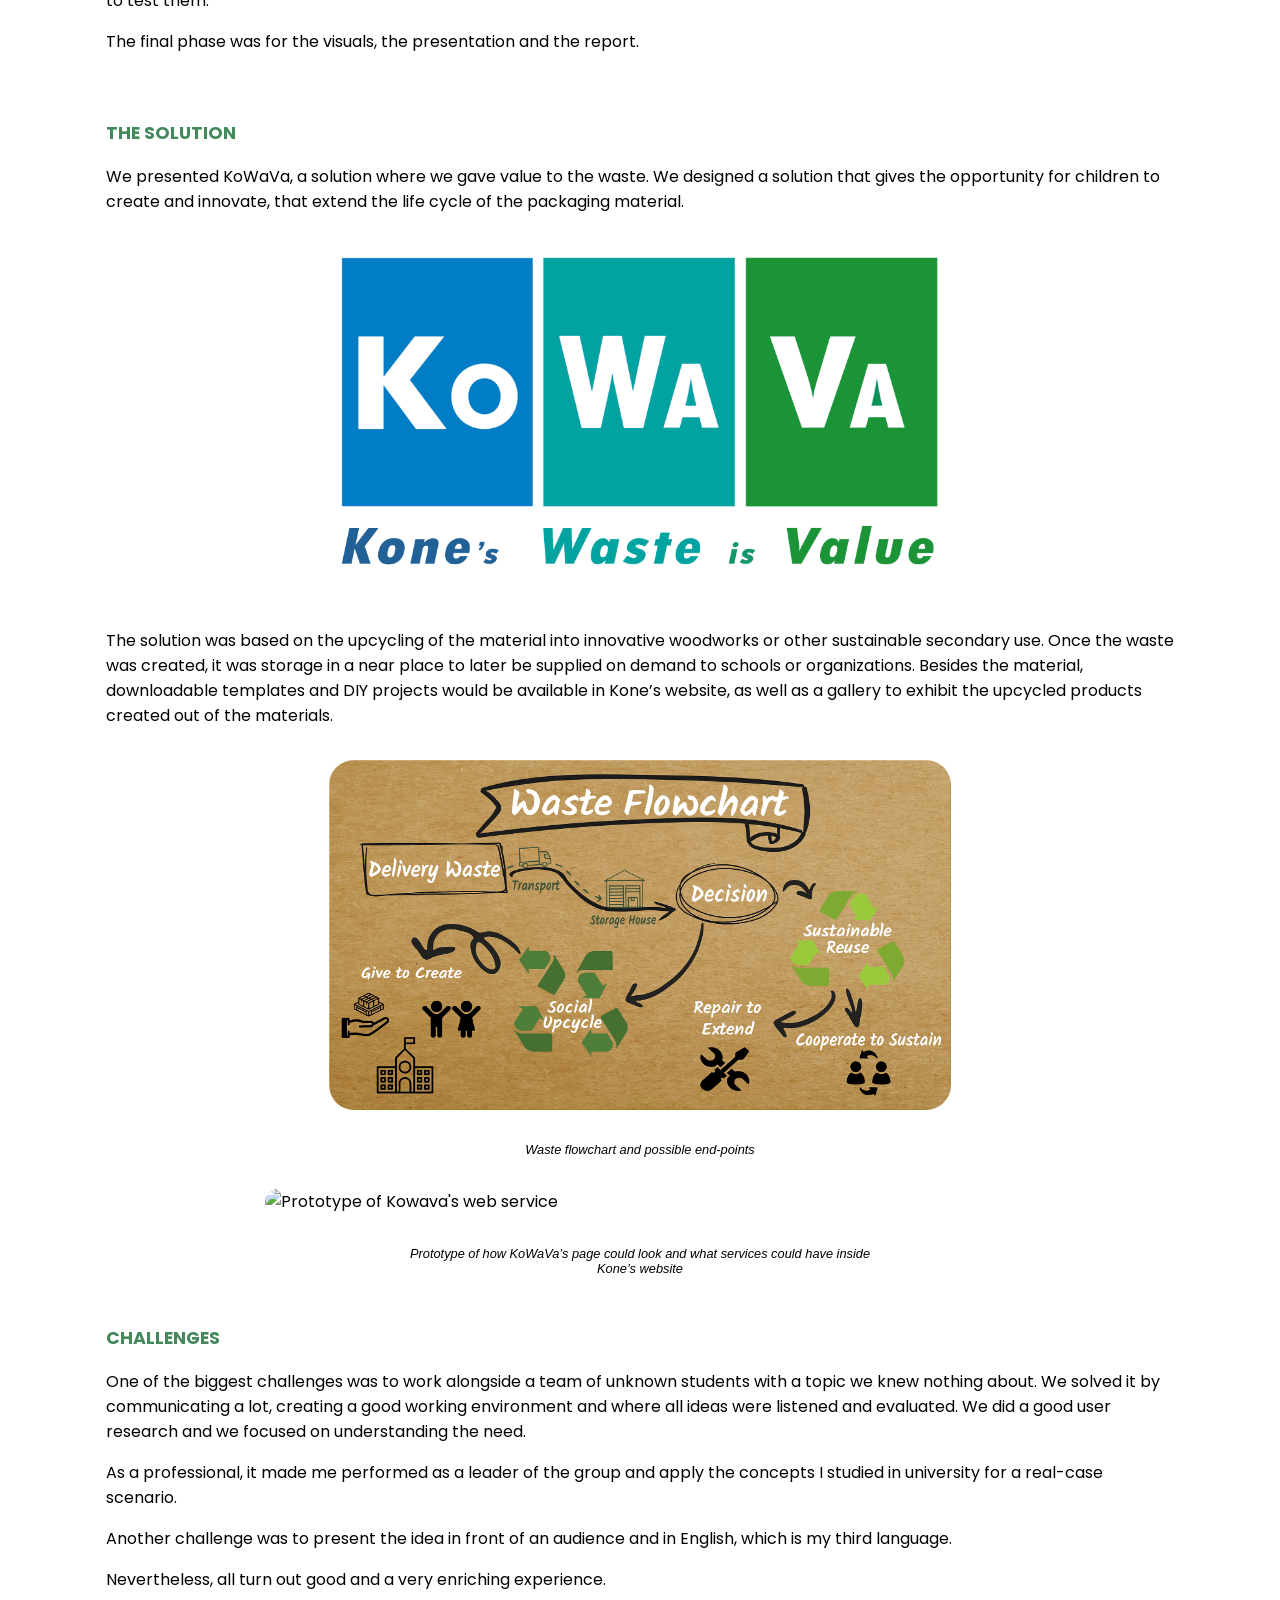
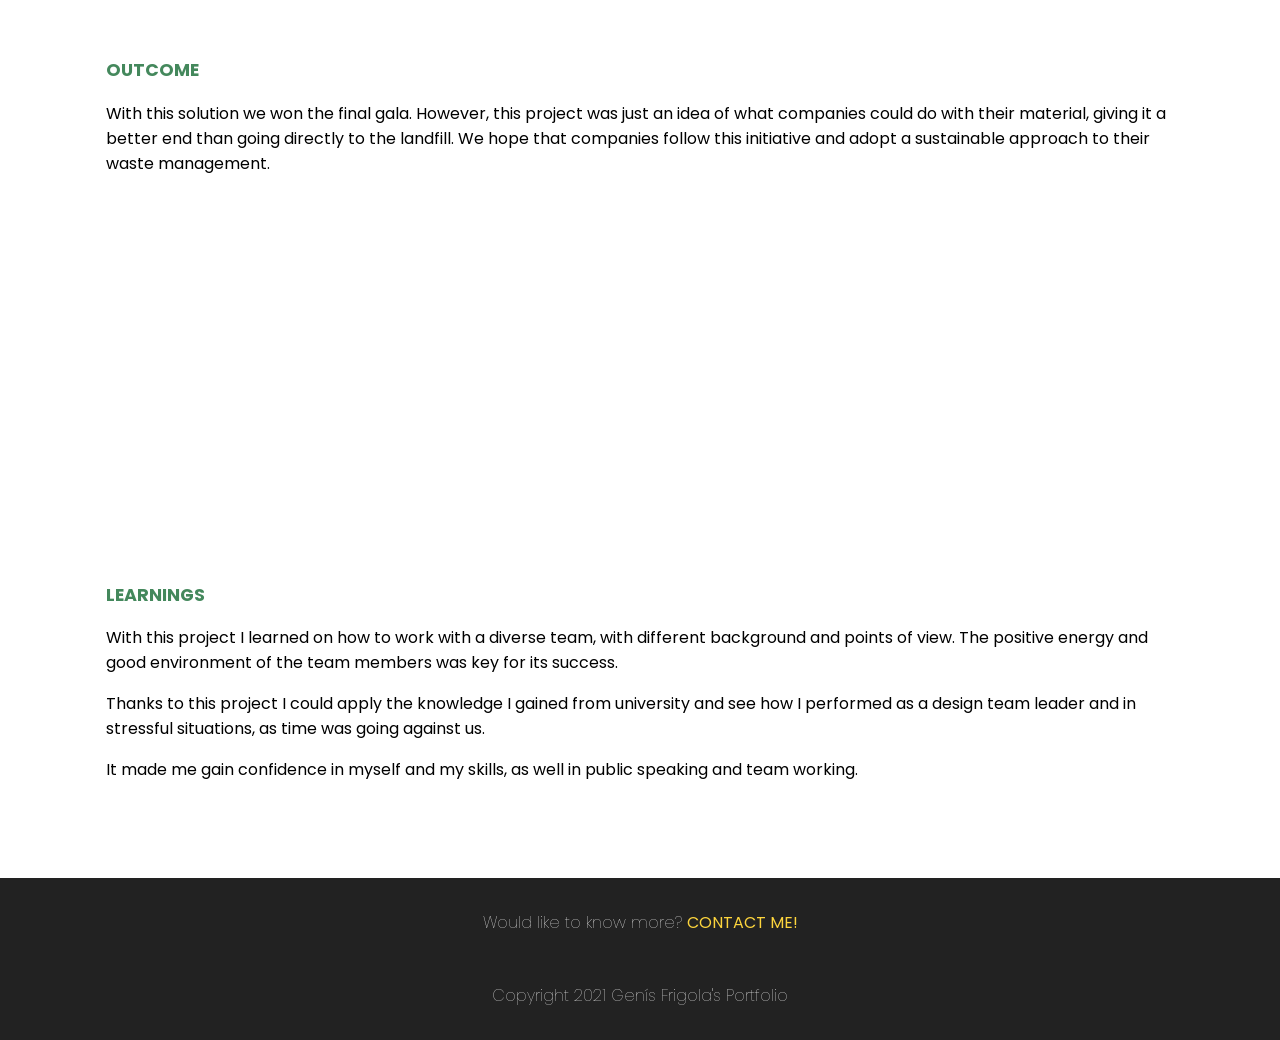
==== commit 5e393a0b: "mailto" ====
--- a/kone.html
+++ b/kone.html
@@ -79,6 +79,7 @@
         </div>
     </main>
     <footer>
+        <p class="contact">Would like to know more? <a href="mailto:genis.hti@gmail.com">CONTACT ME!</a></p>
         <p class="italic">Copyright 2021 Genís Frigola's Portfolio</p>
     </footer>
 </body>
--- a/css/thesis.css
+++ b/css/thesis.css
@@ -115,7 +115,6 @@
 
 footer {
   background-color: #222222;
-  margin-top: 2em;
 }
 
 footer p {
@@ -124,6 +123,24 @@
   font-weight: 100;
   padding: 2em;
   margin-top: 0;
+}
+
+footer .contact {
+  font-weight: 300;
+  color: white;
+  text-align: center;
+  font-weight: 100;
+  padding: 2em 2em 0 2em;
+  display: block;
+}
+
+footer .contact a {
+  font-weight: 400;
+  color: #FDD53D;
+}
+
+footer .contact a:hover {
+  text-decoration: underline;
 }
 
 .quote {
